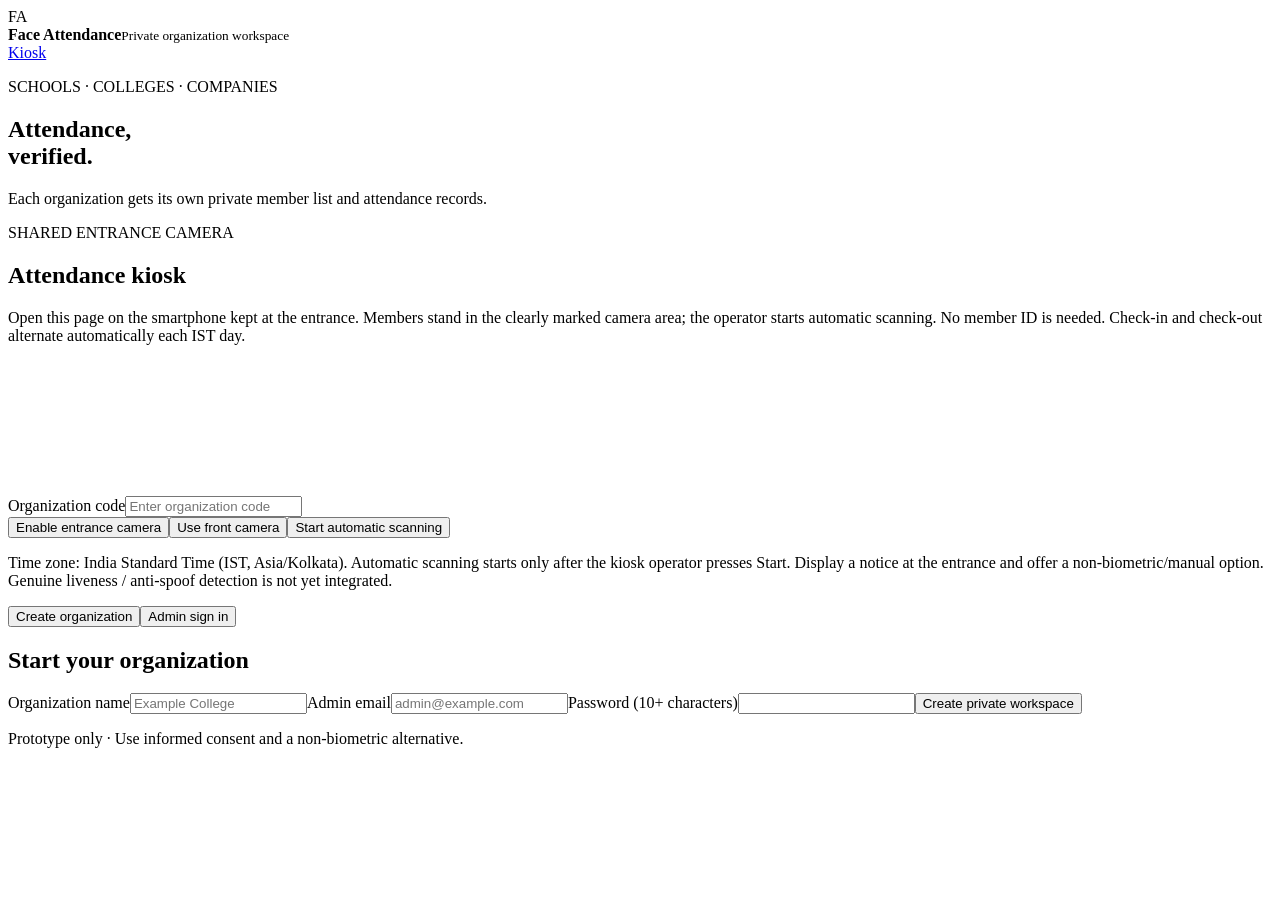
==== templates/index.html @ 822d35f9 "Create index.html" ====
<!doctype html><html lang="en"><head><meta charset="utf-8"><meta name="viewport" content="width=device-width,initial-scale=1"><title>Face Attendance</title><link rel="manifest" href="/static/manifest.webmanifest"><meta name="theme-color" content="#173d39"><meta name="apple-mobile-web-app-capable" content="yes"><link rel="stylesheet" href="/static/style.css"></head>
<body><header><div class="logo">FA</div><div><b>Face Attendance</b><small>Private organization workspace</small></div><span id="orgBadge"></span><a class="kiosklink" href="#kiosk">Kiosk</a></header>
<main><section class="hero"><p class="eyebrow">SCHOOLS · COLLEGES · COMPANIES</p><h1>Attendance,<br>verified.</h1><p>Each organization gets its own private member list and attendance records.</p></section>
<section id="kiosk" class="panel kiosk"><div><p class="eyebrow">SHARED ENTRANCE CAMERA</p><h2>Attendance kiosk</h2><p class="sub">Open this page on the smartphone kept at the entrance. Members stand in the clearly marked camera area; the operator starts automatic scanning. No member ID is needed. Check-in and check-out alternate automatically each IST day.</p></div><label>Organization code<input id="kioskOrg" placeholder="Enter organization code"></label><video id="kioskVideo" autoplay muted playsinline></video><div class="kiosk-actions"><button id="kioskCamera" class="soft">Enable entrance camera</button><button id="cameraFlip" class="soft">Use front camera</button><button id="kioskScan">Start automatic scanning</button></div><p id="kioskMsg" class="msg" aria-live="polite"></p><p class="notice">Time zone: India Standard Time (IST, Asia/Kolkata). Automatic scanning starts only after the kiosk operator presses Start. Display a notice at the entrance and offer a non-biometric/manual option. Genuine liveness / anti-spoof detection is not yet integrated.</p></section><section id="auth" class="panel auth"><div class="tabs"><button data-tab="signup" class="active">Create organization</button><button data-tab="login">Admin sign in</button></div>
<div id="signupPane"><h2>Start your organization</h2><label>Organization name<input id="orgName" placeholder="Example College"></label><label>Admin email<input id="newEmail" type="email" placeholder="admin@example.com"></label><label>Password (10+ characters)<input id="newPassword" type="password"></label><button id="signup">Create private workspace</button></div>
<div id="loginPane" hidden><h2>Welcome back</h2><label>Admin email<input id="loginEmail" type="email"></label><label>Password<input id="loginPassword" type="password"></label><button id="login">Sign in</button></div><p id="authMsg" class="msg"></p></section>
<section id="dashboard" hidden><p class="sub">Entrance kiosk: open this page on the shared kiosk device, enter your organization code in the kiosk panel, and keep the camera ready.</p><div class="welcome"><div><p class="eyebrow">ORGANIZATION DASHBOARD</p><h2 id="orgTitle"></h2><p>Share the organization code with members who need to check in.</p></div><button id="logout" class="outline">Sign out</button></div>
<div class="codebox"><small>ORGANIZATION CHECK-IN CODE</small><strong id="orgCode">—</strong><span>Keep this code within your organization.</span></div>
<div class="cols"><section class="panel"><h3>Enroll a member</h3><label>Full name<input id="memberName" placeholder="Member name"></label><label>Member ID / roll number<input id="memberCode" placeholder="e.g. STU102"></label><video id="enrollVideo" autoplay muted playsinline></video><button id="enrollCamera" class="soft">Enable camera</button><button id="enroll">Capture & enroll</button><p id="enrollMsg" class="msg"></p></section>
<section class="panel"><h3>Attendance check-in kiosk</h3><p class="sub">Members enter the organization code and their member ID, then verify using the camera.</p><label>Organization code<input id="checkOrg" placeholder="Organization code"></label><label>Member ID<input id="checkMember" placeholder="Member ID / roll number"></label><video id="checkVideo" autoplay muted playsinline></video><button id="checkCamera" class="soft">Enable camera</button><button id="checkin">Verify & mark present</button><p id="checkMsg" class="msg"></p></section></div>
<section class="panel report"><div class="reporthead"><div><h3>Recent attendance</h3><p id="memberCount" class="sub"></p></div><button id="refresh" class="soft">Refresh</button></div><div id="records"></div></section></section>
</main><footer>Prototype only · Use informed consent and a non-biometric alternative.</footer><script src="/static/app.js"></script><script>if("serviceWorker" in navigator) navigator.serviceWorker.register("/static/sw.js");</script></body></html>
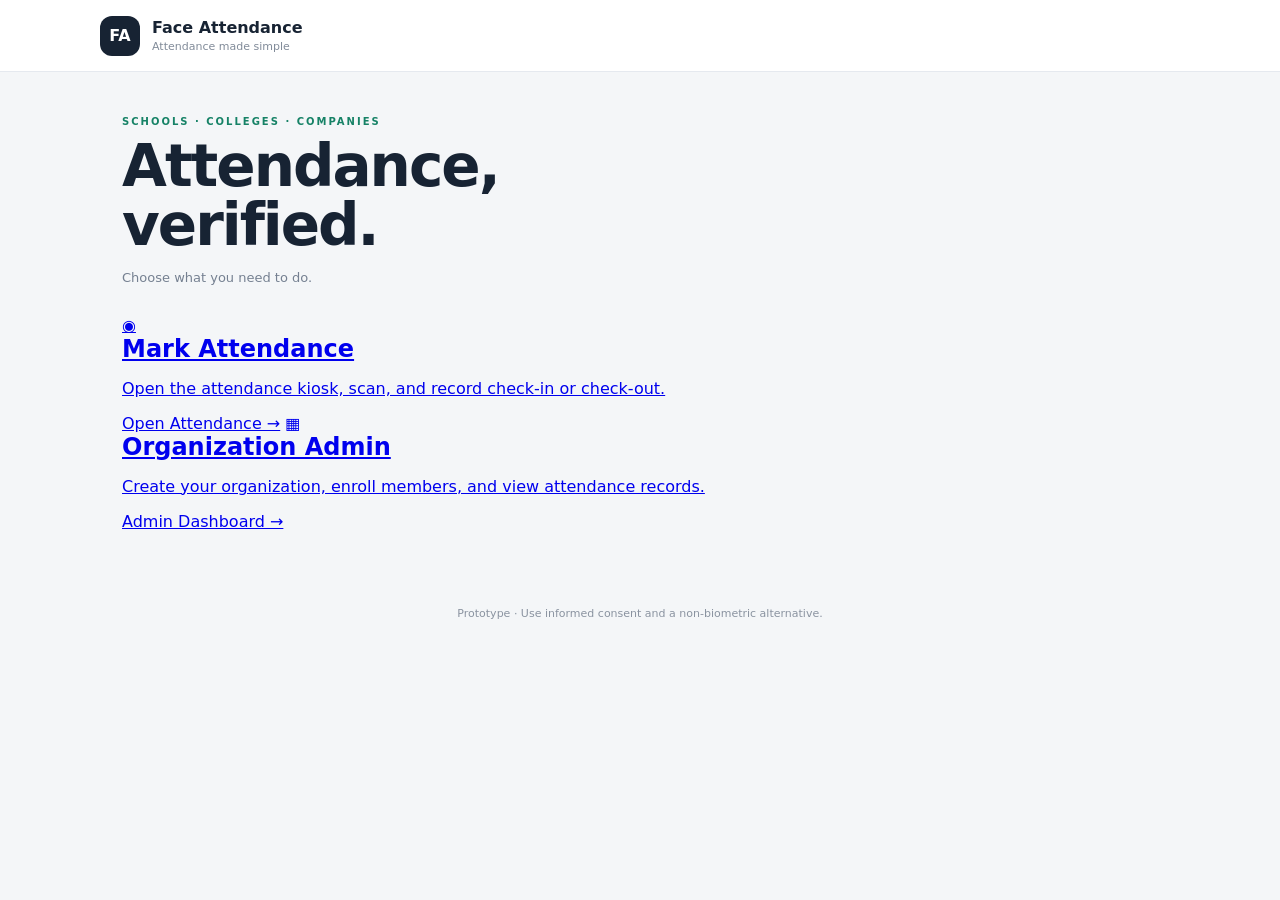
==== commit fb71cf53: "Add files via upload" ====
--- a/templates/index.html
+++ b/templates/index.html
@@ -1,12 +1,6 @@
-<!doctype html><html lang="en"><head><meta charset="utf-8"><meta name="viewport" content="width=device-width,initial-scale=1"><title>Face Attendance</title><link rel="manifest" href="/static/manifest.webmanifest"><meta name="theme-color" content="#173d39"><meta name="apple-mobile-web-app-capable" content="yes"><link rel="stylesheet" href="/static/style.css"></head>
-<body><header><div class="logo">FA</div><div><b>Face Attendance</b><small>Private organization workspace</small></div><span id="orgBadge"></span><a class="kiosklink" href="#kiosk">Kiosk</a></header>
-<main><section class="hero"><p class="eyebrow">SCHOOLS · COLLEGES · COMPANIES</p><h1>Attendance,<br>verified.</h1><p>Each organization gets its own private member list and attendance records.</p></section>
-<section id="kiosk" class="panel kiosk"><div><p class="eyebrow">SHARED ENTRANCE CAMERA</p><h2>Attendance kiosk</h2><p class="sub">Open this page on the smartphone kept at the entrance. Members stand in the clearly marked camera area; the operator starts automatic scanning. No member ID is needed. Check-in and check-out alternate automatically each IST day.</p></div><label>Organization code<input id="kioskOrg" placeholder="Enter organization code"></label><video id="kioskVideo" autoplay muted playsinline></video><div class="kiosk-actions"><button id="kioskCamera" class="soft">Enable entrance camera</button><button id="cameraFlip" class="soft">Use front camera</button><button id="kioskScan">Start automatic scanning</button></div><p id="kioskMsg" class="msg" aria-live="polite"></p><p class="notice">Time zone: India Standard Time (IST, Asia/Kolkata). Automatic scanning starts only after the kiosk operator presses Start. Display a notice at the entrance and offer a non-biometric/manual option. Genuine liveness / anti-spoof detection is not yet integrated.</p></section><section id="auth" class="panel auth"><div class="tabs"><button data-tab="signup" class="active">Create organization</button><button data-tab="login">Admin sign in</button></div>
-<div id="signupPane"><h2>Start your organization</h2><label>Organization name<input id="orgName" placeholder="Example College"></label><label>Admin email<input id="newEmail" type="email" placeholder="admin@example.com"></label><label>Password (10+ characters)<input id="newPassword" type="password"></label><button id="signup">Create private workspace</button></div>
-<div id="loginPane" hidden><h2>Welcome back</h2><label>Admin email<input id="loginEmail" type="email"></label><label>Password<input id="loginPassword" type="password"></label><button id="login">Sign in</button></div><p id="authMsg" class="msg"></p></section>
-<section id="dashboard" hidden><p class="sub">Entrance kiosk: open this page on the shared kiosk device, enter your organization code in the kiosk panel, and keep the camera ready.</p><div class="welcome"><div><p class="eyebrow">ORGANIZATION DASHBOARD</p><h2 id="orgTitle"></h2><p>Share the organization code with members who need to check in.</p></div><button id="logout" class="outline">Sign out</button></div>
-<div class="codebox"><small>ORGANIZATION CHECK-IN CODE</small><strong id="orgCode">—</strong><span>Keep this code within your organization.</span></div>
-<div class="cols"><section class="panel"><h3>Enroll a member</h3><label>Full name<input id="memberName" placeholder="Member name"></label><label>Member ID / roll number<input id="memberCode" placeholder="e.g. STU102"></label><video id="enrollVideo" autoplay muted playsinline></video><button id="enrollCamera" class="soft">Enable camera</button><button id="enroll">Capture & enroll</button><p id="enrollMsg" class="msg"></p></section>
-<section class="panel"><h3>Attendance check-in kiosk</h3><p class="sub">Members enter the organization code and their member ID, then verify using the camera.</p><label>Organization code<input id="checkOrg" placeholder="Organization code"></label><label>Member ID<input id="checkMember" placeholder="Member ID / roll number"></label><video id="checkVideo" autoplay muted playsinline></video><button id="checkCamera" class="soft">Enable camera</button><button id="checkin">Verify & mark present</button><p id="checkMsg" class="msg"></p></section></div>
-<section class="panel report"><div class="reporthead"><div><h3>Recent attendance</h3><p id="memberCount" class="sub"></p></div><button id="refresh" class="soft">Refresh</button></div><div id="records"></div></section></section>
-</main><footer>Prototype only · Use informed consent and a non-biometric alternative.</footer><script src="/static/app.js"></script><script>if("serviceWorker" in navigator) navigator.serviceWorker.register("/static/sw.js");</script></body></html>
+<!doctype html>
+<html lang="en"><head><meta charset="utf-8"><meta name="viewport" content="width=device-width,initial-scale=1"><title>Face Attendance</title><link rel="stylesheet" href="/static/style.css"><meta name="theme-color" content="#173d39"></head>
+<body><header><div class="logo">FA</div><div><b>Face Attendance</b><small>Attendance made simple</small></div></header>
+<main class="home-main"><section class="hero"><p class="eyebrow">SCHOOLS · COLLEGES · COMPANIES</p><h1>Attendance,<br>verified.</h1><p>Choose what you need to do.</p></section>
+<div class="home-options"><a class="home-card attendance-card" href="/attendance"><span class="home-icon">◉</span><h2>Mark Attendance</h2><p>Open the attendance kiosk, scan, and record check-in or check-out.</p><span class="card-cta">Open Attendance →</span></a>
+<a class="home-card admin-card" href="/dashboard"><span class="home-icon">▦</span><h2>Organization Admin</h2><p>Create your organization, enroll members, and view attendance records.</p><span class="card-cta">Admin Dashboard →</span></a></div></main><footer>Prototype · Use informed consent and a non-biometric alternative.</footer></body></html>
--- a/static/style.css
+++ b/static/style.css
@@ -0,0 +1,5 @@
+*{box-sizing:border-box}body{margin:0;background:#f4f6f8;color:#172333;font-family:Inter,system-ui,Arial,sans-serif}header{height:72px;background:#fff;border-bottom:1px solid #e5e9ef;display:flex;align-items:center;padding:0 max(22px,calc((100% - 1080px)/2));gap:12px}.logo{background:#172333;color:#fff;border-radius:12px;width:40px;height:40px;display:grid;place-items:center;font-weight:800}header small{display:block;color:#818b99;font-size:11px;margin-top:3px}#orgBadge{margin-left:auto;color:#14785f;font-size:13px;font-weight:700}main{max-width:1080px;margin:44px auto;padding:0 22px}.hero{margin-bottom:28px}.eyebrow{font-size:10px;letter-spacing:2px;color:#168266;font-weight:800}.hero h1{font-size:clamp(38px,6vw,58px);line-height:1.02;letter-spacing:-2px;margin:10px 0}.hero>p:last-child,.sub{color:#758091;line-height:1.5;font-size:13px}.panel{background:#fff;border:1px solid #e5e9ef;border-radius:17px;padding:23px;box-shadow:0 8px 28px #17233308}.auth{max-width:560px}.tabs{display:flex;gap:8px;border-bottom:1px solid #edf0f3;padding-bottom:12px;margin-bottom:20px}.tabs button{background:#f0f4f3;color:#566174}.tabs button.active{background:#172f36;color:#fff}h2,h3{margin:0 0 16px}label{display:block;font-size:12px;font-weight:700;color:#4b5869;margin:13px 0}input{display:block;width:100%;padding:12px;margin-top:6px;border:1px solid #dce2e8;border-radius:9px;font:inherit;outline:none}input:focus{border-color:#168266}button{border:0;border-radius:9px;padding:11px 15px;background:#147b60;color:#fff;font-weight:700;cursor:pointer;margin-top:8px}.outline{background:#fff;color:#344052;border:1px solid #dce2e8}.soft{background:#edf5f2;color:#126b52;margin-right:7px}.msg{font-size:12px;color:#147b60;min-height:17px}.welcome{display:flex;justify-content:space-between;align-items:center;margin:12px 0 18px}.welcome h2{margin:0}.welcome p:not(.eyebrow){font-size:13px;color:#778394}.codebox{background:#173d39;color:white;border-radius:14px;padding:17px 20px;display:flex;align-items:center;gap:18px;flex-wrap:wrap;margin-bottom:18px}.codebox small{font-size:10px;letter-spacing:1px;color:#b7d5cd}.codebox strong{font-size:22px;letter-spacing:2px}.codebox span{font-size:11px;color:#c3d8d2}.cols{display:grid;grid-template-columns:1fr 1fr;gap:18px}.cols h3,.report h3{font-size:16px}video{width:100%;aspect-ratio:16/9;object-fit:cover;background:#111827;border-radius:11px;margin-top:6px}.report{margin-top:18px}.reporthead{display:flex;justify-content:space-between;align-items:center}.reporthead h3{margin-bottom:4px}.record{display:flex;justify-content:space-between;gap:12px;padding:12px 0;border-top:1px solid #edf0f3;font-size:12px}.record span{color:#7c8795}footer{text-align:center;color:#8a93a0;font-size:11px;padding:32px}@media(max-width:760px){main{margin-top:28px}.cols{grid-template-columns:1fr}.welcome{align-items:flex-start}.codebox{gap:10px}}
+
+.kiosk{max-width:680px;margin:0 0 20px}.kiosk h2{margin:4px 0 8px}.kiosk video{max-height:340px}.kiosk-actions{display:flex;gap:8px;flex-wrap:wrap}.kiosklink{margin-left:12px;color:#147b60;text-decoration:none;font-size:13px;font-weight:700}.notice{font-size:11px;line-height:1.5;color:#795b24;background:#fff7e6;border-radius:9px;padding:10px}
+
+#kioskScan{min-width:210px}.kiosk video{background:#101820;object-position:center}.kiosk .notice{border-left:3px solid #d5a23b}
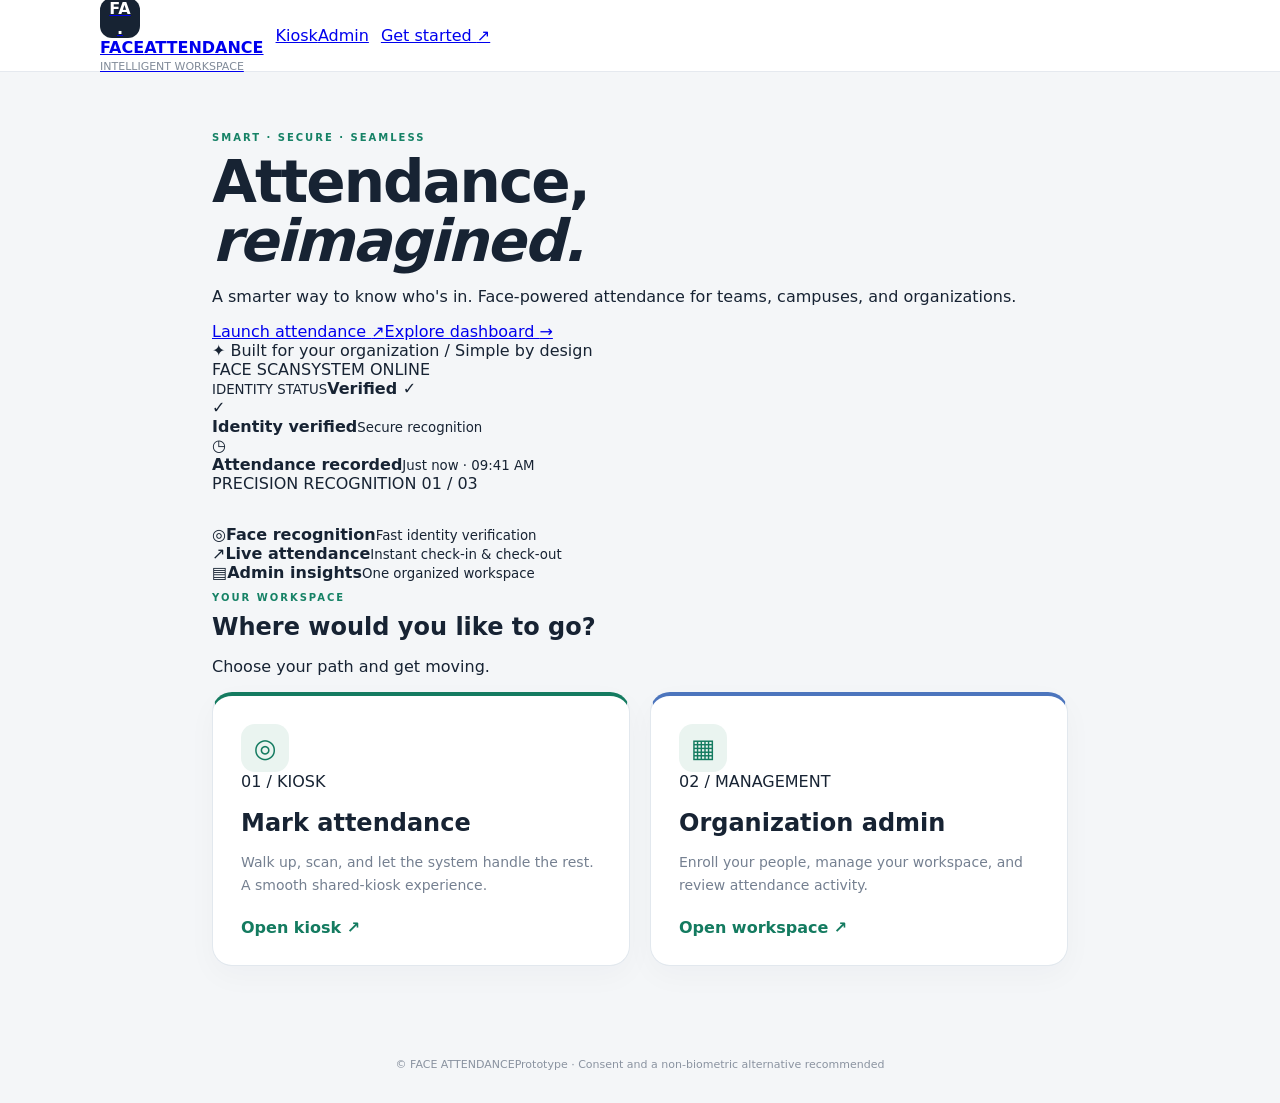
==== commit 064229e3: "Redesign templates/index.html with premium UI" ====
--- a/templates/index.html
+++ b/templates/index.html
@@ -1,6 +1,10 @@
 <!doctype html>
-<html lang="en"><head><meta charset="utf-8"><meta name="viewport" content="width=device-width,initial-scale=1"><title>Face Attendance</title><link rel="stylesheet" href="/static/style.css"><meta name="theme-color" content="#173d39"></head>
-<body><header><div class="logo">FA</div><div><b>Face Attendance</b><small>Attendance made simple</small></div></header>
-<main class="home-main"><section class="hero"><p class="eyebrow">SCHOOLS · COLLEGES · COMPANIES</p><h1>Attendance,<br>verified.</h1><p>Choose what you need to do.</p></section>
-<div class="home-options"><a class="home-card attendance-card" href="/attendance"><span class="home-icon">◉</span><h2>Mark Attendance</h2><p>Open the attendance kiosk, scan, and record check-in or check-out.</p><span class="card-cta">Open Attendance →</span></a>
-<a class="home-card admin-card" href="/dashboard"><span class="home-icon">▦</span><h2>Organization Admin</h2><p>Create your organization, enroll members, and view attendance records.</p><span class="card-cta">Admin Dashboard →</span></a></div></main><footer>Prototype · Use informed consent and a non-biometric alternative.</footer></body></html>+<html lang="en"><head><meta charset="utf-8"><meta name="viewport" content="width=device-width,initial-scale=1"><title>Face Attendance · Intelligent attendance</title><link rel="stylesheet" href="/static/style.css"><meta name="theme-color" content="#090b16"></head>
+<body class="premium home-page">
+<header><a class="brand" href="/"><span class="logo">FA<span class="logo-dot">.</span></span><span><b>FACE<span>ATTENDANCE</span></b><small>INTELLIGENT WORKSPACE</small></span></a><nav><a href="/attendance">Kiosk</a><a href="/dashboard">Admin</a></nav><a class="header-cta" href="/dashboard">Get started <span>↗</span></a></header>
+<main class="home-main">
+<section class="hero hero-split"><div class="hero-copy"><p class="eyebrow"><span class="pulse"></span> SMART · SECURE · SEAMLESS</p><h1>Attendance,<br><em>reimagined.</em></h1><p class="hero-lead">A smarter way to know who's in. Face-powered attendance for teams, campuses, and organizations.</p><div class="hero-actions"><a class="primary-link" href="/attendance">Launch attendance <span>↗</span></a><a class="secondary-link" href="/dashboard">Explore dashboard <span>→</span></a></div><div class="trustline"><span class="trust-icon">✦</span> Built for your organization <span class="trust-sep">/</span> Simple by design</div></div>
+<div class="hero-art"><div class="orb orb-a"></div><div class="orb orb-b"></div><div class="scan-card"><div class="scan-top"><span class="scan-label"><i></i> FACE SCAN</span><span class="scan-status">SYSTEM ONLINE</span></div><div class="face-grid"><div class="face-shape"><div class="face-eye eye1"></div><div class="face-eye eye2"></div><div class="face-line"></div><div class="scan-line"></div><span class="corner c1"></span><span class="corner c2"></span><span class="corner c3"></span><span class="corner c4"></span></div></div><div class="scan-bottom"><div><small>IDENTITY STATUS</small><b>Verified <span>✓</span></b></div><div class="scan-wave"><i></i><i></i><i></i><i></i><i></i><i></i><i></i><i></i><i></i><i></i><i></i><i></i></div></div></div><div class="floating-chip chip-one"><span class="chip-check">✓</span><div><b>Identity verified</b><small>Secure recognition</small></div></div><div class="floating-chip chip-two"><span class="chip-clock">◷</span><div><b>Attendance recorded</b><small>Just now · 09:41 AM</small></div></div><div class="art-caption">PRECISION RECOGNITION <span>01 / 03</span></div></div></section>
+<section class="feature-strip"><div><span class="feature-icon">◎</span><b>Face recognition</b><small>Fast identity verification</small></div><div><span class="feature-icon">↗</span><b>Live attendance</b><small>Instant check-in & check-out</small></div><div><span class="feature-icon">▤</span><b>Admin insights</b><small>One organized workspace</small></div></section>
+<section class="choice-section"><div class="section-heading"><p class="eyebrow">YOUR WORKSPACE</p><h2>Where would you like to go?</h2><p>Choose your path and get moving.</p></div><div class="home-options"><a class="home-card attendance-card" href="/attendance"><span class="home-icon">◎</span><div class="card-index">01 / KIOSK</div><h2>Mark attendance</h2><p>Walk up, scan, and let the system handle the rest. A smooth shared-kiosk experience.</p><span class="card-cta">Open kiosk <span>↗</span></span></a><a class="home-card admin-card" href="/dashboard"><span class="home-icon">▦</span><div class="card-index">02 / MANAGEMENT</div><h2>Organization admin</h2><p>Enroll your people, manage your workspace, and review attendance activity.</p><span class="card-cta">Open workspace <span>↗</span></span></a></div></section></main>
+<footer><span>© FACE ATTENDANCE</span><span>Prototype · Consent and a non-biometric alternative recommended</span></footer></body></html>
--- a/static/style.css
+++ b/static/style.css
@@ -3,3 +3,6 @@
 .kiosk{max-width:680px;margin:0 0 20px}.kiosk h2{margin:4px 0 8px}.kiosk video{max-height:340px}.kiosk-actions{display:flex;gap:8px;flex-wrap:wrap}.kiosklink{margin-left:12px;color:#147b60;text-decoration:none;font-size:13px;font-weight:700}.notice{font-size:11px;line-height:1.5;color:#795b24;background:#fff7e6;border-radius:9px;padding:10px}
 
 #kioskScan{min-width:210px}.kiosk video{background:#101820;object-position:center}.kiosk .notice{border-left:3px solid #d5a23b}
+
+.home-main{max-width:900px;margin:60px auto;padding:0 22px}.home-options{display:grid;grid-template-columns:1fr 1fr;gap:20px}.home-card{display:block;text-decoration:none;color:inherit;background:#fff;border:1px solid #e2e8ee;border-radius:20px;padding:28px;box-shadow:0 10px 30px #17233308;transition:transform .15s,box-shadow .15s}.home-card:hover{transform:translateY(-3px);box-shadow:0 15px 35px #17233312}.home-icon{display:inline-grid;place-items:center;width:48px;height:48px;background:#eaf4f0;color:#147b60;border-radius:14px;font-size:26px}.home-card h2{margin:18px 0 8px}.home-card p{color:#758091;line-height:1.6;font-size:14px}.card-cta{display:block;margin-top:22px;color:#147b60;font-weight:800}.attendance-card{border-top:4px solid #147b60}.admin-card{border-top:4px solid #4c75bd}.attendance-main{max-width:700px;margin:38px auto;padding:0 22px}.dashboard-main{max-width:1080px;margin:38px auto;padding:0 22px}.dashboard-main .auth{margin-bottom:20px}.dashboard-main .cols{grid-template-columns:minmax(300px,560px)}.dashboard-main .report{margin-top:20px}.attendance-main .kiosk{max-width:none}.home-main .hero{margin-bottom:32px}
+@media(max-width:760px){.home-options{grid-template-columns:1fr}.home-main{margin-top:32px}.dashboard-main,.attendance-main{margin-top:24px}.dashboard-main .cols{grid-template-columns:1fr}}
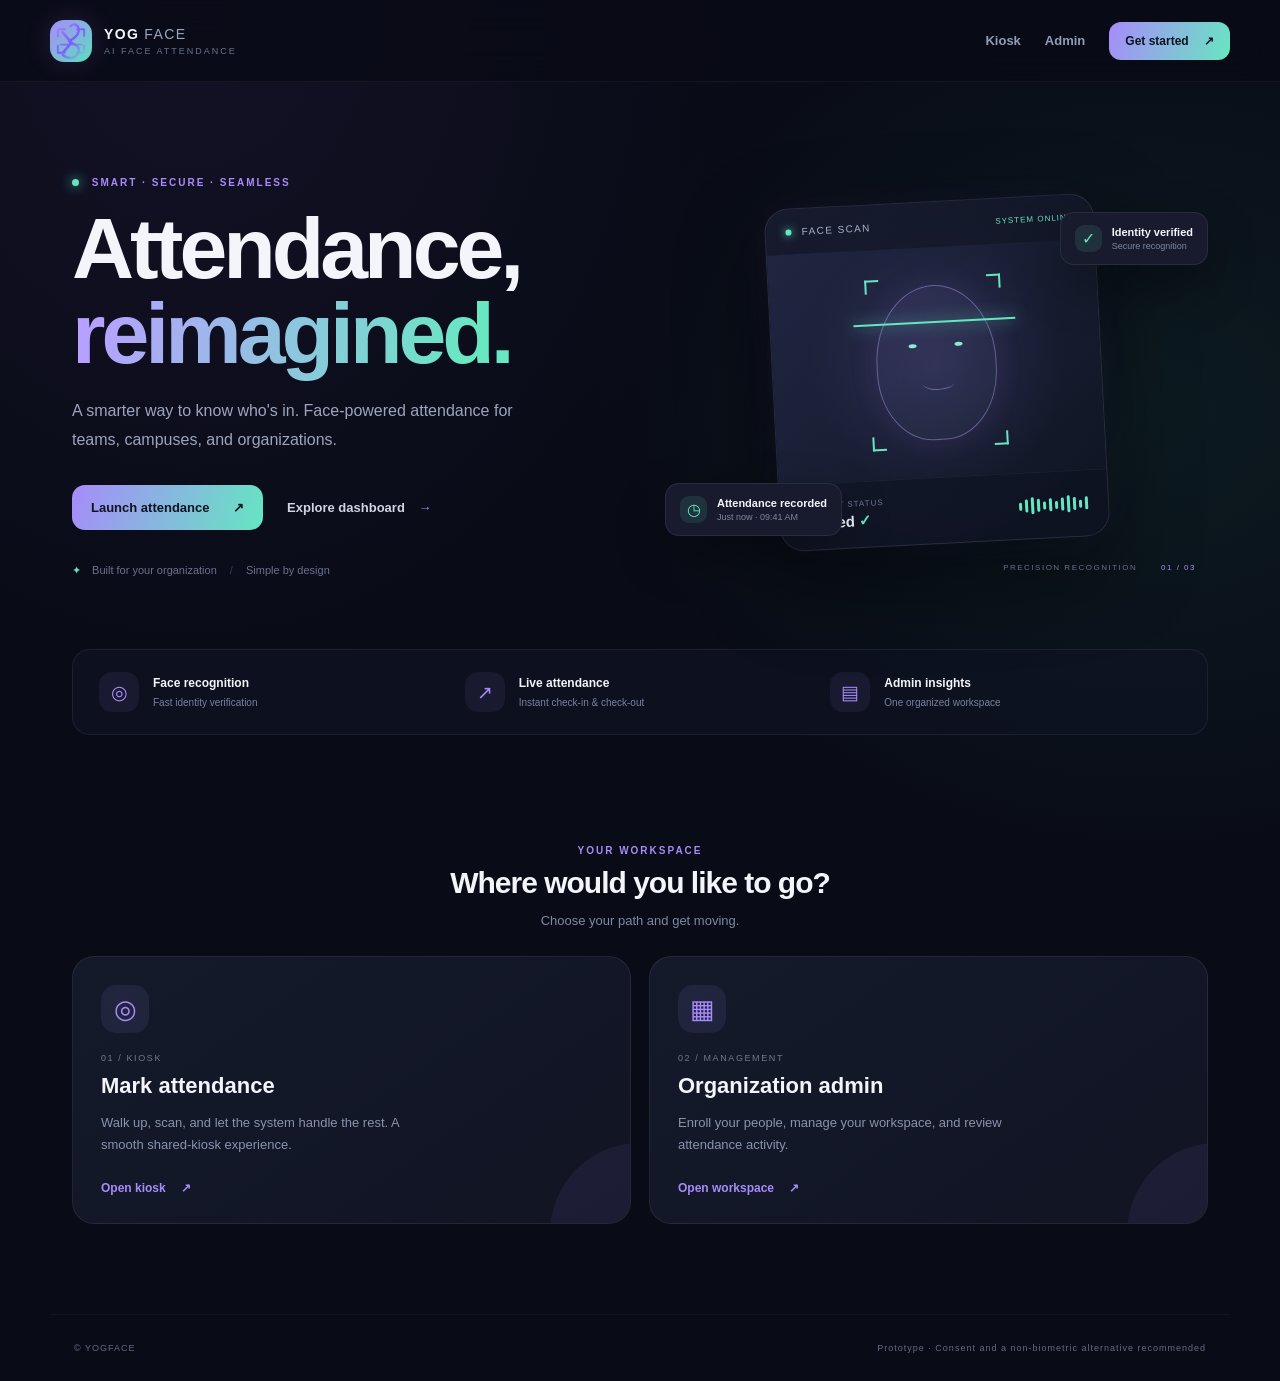
==== commit cd74ac89: "Apply YogFace branding across UI" ====
--- a/templates/index.html
+++ b/templates/index.html
@@ -1,10 +1,10 @@
 <!doctype html>
-<html lang="en"><head><meta charset="utf-8"><meta name="viewport" content="width=device-width,initial-scale=1"><title>Face Attendance · Intelligent attendance</title><link rel="stylesheet" href="/static/style.css"><meta name="theme-color" content="#090b16"></head>
+<html lang="en"><head><meta charset="utf-8"><meta name="viewport" content="width=device-width,initial-scale=1"><title>YogFace · Intelligent attendance</title><link rel="stylesheet" href="/static/style.css"><meta name="theme-color" content="#090b16"></head>
 <body class="premium home-page">
-<header><a class="brand" href="/"><span class="logo">FA<span class="logo-dot">.</span></span><span><b>FACE<span>ATTENDANCE</span></b><small>INTELLIGENT WORKSPACE</small></span></a><nav><a href="/attendance">Kiosk</a><a href="/dashboard">Admin</a></nav><a class="header-cta" href="/dashboard">Get started <span>↗</span></a></header>
+<header><a class="brand" href="/"><span class="logo"><img src="/static/yogface-mark.svg" alt="YogFace logo"></span><span><b>YOG<span>FACE</span></b><small>AI FACE ATTENDANCE</small></span></a><nav><a href="/attendance">Kiosk</a><a href="/dashboard">Admin</a></nav><a class="header-cta" href="/dashboard">Get started <span>↗</span></a></header>
 <main class="home-main">
 <section class="hero hero-split"><div class="hero-copy"><p class="eyebrow"><span class="pulse"></span> SMART · SECURE · SEAMLESS</p><h1>Attendance,<br><em>reimagined.</em></h1><p class="hero-lead">A smarter way to know who's in. Face-powered attendance for teams, campuses, and organizations.</p><div class="hero-actions"><a class="primary-link" href="/attendance">Launch attendance <span>↗</span></a><a class="secondary-link" href="/dashboard">Explore dashboard <span>→</span></a></div><div class="trustline"><span class="trust-icon">✦</span> Built for your organization <span class="trust-sep">/</span> Simple by design</div></div>
 <div class="hero-art"><div class="orb orb-a"></div><div class="orb orb-b"></div><div class="scan-card"><div class="scan-top"><span class="scan-label"><i></i> FACE SCAN</span><span class="scan-status">SYSTEM ONLINE</span></div><div class="face-grid"><div class="face-shape"><div class="face-eye eye1"></div><div class="face-eye eye2"></div><div class="face-line"></div><div class="scan-line"></div><span class="corner c1"></span><span class="corner c2"></span><span class="corner c3"></span><span class="corner c4"></span></div></div><div class="scan-bottom"><div><small>IDENTITY STATUS</small><b>Verified <span>✓</span></b></div><div class="scan-wave"><i></i><i></i><i></i><i></i><i></i><i></i><i></i><i></i><i></i><i></i><i></i><i></i></div></div></div><div class="floating-chip chip-one"><span class="chip-check">✓</span><div><b>Identity verified</b><small>Secure recognition</small></div></div><div class="floating-chip chip-two"><span class="chip-clock">◷</span><div><b>Attendance recorded</b><small>Just now · 09:41 AM</small></div></div><div class="art-caption">PRECISION RECOGNITION <span>01 / 03</span></div></div></section>
 <section class="feature-strip"><div><span class="feature-icon">◎</span><b>Face recognition</b><small>Fast identity verification</small></div><div><span class="feature-icon">↗</span><b>Live attendance</b><small>Instant check-in & check-out</small></div><div><span class="feature-icon">▤</span><b>Admin insights</b><small>One organized workspace</small></div></section>
 <section class="choice-section"><div class="section-heading"><p class="eyebrow">YOUR WORKSPACE</p><h2>Where would you like to go?</h2><p>Choose your path and get moving.</p></div><div class="home-options"><a class="home-card attendance-card" href="/attendance"><span class="home-icon">◎</span><div class="card-index">01 / KIOSK</div><h2>Mark attendance</h2><p>Walk up, scan, and let the system handle the rest. A smooth shared-kiosk experience.</p><span class="card-cta">Open kiosk <span>↗</span></span></a><a class="home-card admin-card" href="/dashboard"><span class="home-icon">▦</span><div class="card-index">02 / MANAGEMENT</div><h2>Organization admin</h2><p>Enroll your people, manage your workspace, and review attendance activity.</p><span class="card-cta">Open workspace <span>↗</span></span></a></div></section></main>
-<footer><span>© FACE ATTENDANCE</span><span>Prototype · Consent and a non-biometric alternative recommended</span></footer></body></html>+<footer><span>© YOGFACE</span><span>Prototype · Consent and a non-biometric alternative recommended</span></footer></body></html>
--- a/static/style.css
+++ b/static/style.css
@@ -6,3 +6,24 @@
 
 .home-main{max-width:900px;margin:60px auto;padding:0 22px}.home-options{display:grid;grid-template-columns:1fr 1fr;gap:20px}.home-card{display:block;text-decoration:none;color:inherit;background:#fff;border:1px solid #e2e8ee;border-radius:20px;padding:28px;box-shadow:0 10px 30px #17233308;transition:transform .15s,box-shadow .15s}.home-card:hover{transform:translateY(-3px);box-shadow:0 15px 35px #17233312}.home-icon{display:inline-grid;place-items:center;width:48px;height:48px;background:#eaf4f0;color:#147b60;border-radius:14px;font-size:26px}.home-card h2{margin:18px 0 8px}.home-card p{color:#758091;line-height:1.6;font-size:14px}.card-cta{display:block;margin-top:22px;color:#147b60;font-weight:800}.attendance-card{border-top:4px solid #147b60}.admin-card{border-top:4px solid #4c75bd}.attendance-main{max-width:700px;margin:38px auto;padding:0 22px}.dashboard-main{max-width:1080px;margin:38px auto;padding:0 22px}.dashboard-main .auth{margin-bottom:20px}.dashboard-main .cols{grid-template-columns:minmax(300px,560px)}.dashboard-main .report{margin-top:20px}.attendance-main .kiosk{max-width:none}.home-main .hero{margin-bottom:32px}
 @media(max-width:760px){.home-options{grid-template-columns:1fr}.home-main{margin-top:32px}.dashboard-main,.attendance-main{margin-top:24px}.dashboard-main .cols{grid-template-columns:1fr}}
+
+/* ═══ PREMIUM INTERFACE ═══ */
+@import url('https://fonts.googleapis.com/css2?family=DM+Sans:wght@400;500;600;700&family=Space+Grotesk:wght@400;500;600;700&display=swap');
+body.premium{--bg:#090b16;--surface:#111525;--surface2:#151a2b;--line:#252b40;--muted:#8e97b1;--text:#f4f5fb;--accent:#a78bfa;--accent2:#65e6c2;--blue:#79a8ff;background:var(--bg);color:var(--text);font-family:'DM Sans',sans-serif;min-height:100vh;background-image:radial-gradient(ellipse at 15% 0%,#29204855,transparent 36%),radial-gradient(ellipse at 90% 30%,#133b3650,transparent 35%)}
+.premium h1,.premium h2,.premium h3,.premium .brand b{font-family:'Space Grotesk',sans-serif}
+.premium header{height:82px;background:#090b16c9;border-bottom:1px solid #ffffff0c;padding:0 max(24px,calc((100% - 1180px)/2));gap:24px;backdrop-filter:blur(18px)}
+.brand{display:flex;align-items:center;gap:12px;text-decoration:none;color:var(--text);min-width:220px}.brand b{display:block;font-size:14px;letter-spacing:1.4px}.brand b span{color:#9ba4bc;font-weight:500;margin-left:5px}.brand small{display:block;color:#68728c;font-size:9px;letter-spacing:2px;margin-top:4px}
+.logo{width:42px;height:42px;border-radius:14px;background:linear-gradient(135deg,#a78bfa,#5ce0bd);color:#101321;box-shadow:0 0 26px #a78bfa2a;font-size:18px}.logo-dot{color:#64e6c0}
+.premium nav{display:flex;gap:24px;margin-left:auto}.premium nav a,.kiosklink{color:#939cb5;text-decoration:none;font-size:13px;font-weight:600}.premium nav a:hover{color:#fff}.header-cta{background:linear-gradient(110deg,#a78bfa,#68e6c1);color:#101321;text-decoration:none;font-weight:700;font-size:12px;padding:12px 16px;border-radius:12px;white-space:nowrap}.header-cta span{margin-left:12px}
+.premium main{max-width:1180px}.home-main{margin:45px auto 70px}.hero{margin-bottom:36px}.eyebrow{color:#a78bfa;letter-spacing:2px;font-size:10px}.pulse{display:inline-block;width:7px;height:7px;border-radius:50%;background:#65e6c2;box-shadow:0 0 12px #65e6c2;margin-right:8px}
+.hero h1{font-size:clamp(52px,7.4vw,86px);line-height:.98;letter-spacing:-4px;margin:18px 0 22px;font-weight:700}.hero h1 em{font-style:normal;background:linear-gradient(100deg,#b7a0ff 5%,#69e7c2 90%);-webkit-background-clip:text;background-clip:text;color:transparent}
+.hero-lead{max-width:490px;color:#9ca5bd;font-size:16px;line-height:1.8}.hero-split{display:grid;grid-template-columns:1fr 1fr;align-items:center;gap:50px;min-height:490px}.hero-actions{display:flex;align-items:center;gap:24px;flex-wrap:wrap;margin-top:30px}.primary-link{padding:15px 19px;border-radius:13px;background:linear-gradient(110deg,#a78bfa,#65e6c2);color:#101321;text-decoration:none;font-weight:700;font-size:13px}.primary-link span{margin-left:20px}.secondary-link{color:#d0d4e4;text-decoration:none;font-size:13px;font-weight:600}.secondary-link span{margin-left:10px;color:#a78bfa}.trustline{margin-top:34px;color:#69738c;font-size:11px}.trust-icon{color:#65e6c2;margin-right:8px}.trust-sep{margin:0 10px;color:#343c55}
+.hero-art{height:400px;position:relative;display:grid;place-items:center}.orb{position:absolute;border-radius:50%;filter:blur(1px)}.orb-a{width:360px;height:360px;background:radial-gradient(circle,#7b62c22c,transparent 70%)}.orb-b{width:260px;height:260px;border:1px solid #9c84f32b;box-shadow:0 0 80px #a78bfa14}
+.scan-card{position:relative;width:min(330px,80%);border:1px solid #ffffff17;border-radius:24px;background:linear-gradient(145deg,#191d31dd,#0e1221ee);box-shadow:0 30px 90px #0007,0 0 45px #9a83f312;overflow:hidden;transform:rotate(-3deg)}.scan-top,.scan-bottom{display:flex;align-items:center;justify-content:space-between;padding:17px 20px}.scan-label{font-size:10px;letter-spacing:1.4px;color:#aab3cc}.scan-label i,.live-status i{display:inline-block;width:6px;height:6px;border-radius:50%;background:#65e6c2;box-shadow:0 0 9px #65e6c2;margin-right:6px}.scan-status{font-size:8px;letter-spacing:1px;color:#65e6c2}.face-grid{height:230px;display:grid;place-items:center;background:radial-gradient(circle at center,#55478a50,transparent 65%),linear-gradient(135deg,#202641,#111625);position:relative}.face-shape{height:155px;width:120px;border:1px solid #b9a7ff6b;border-radius:50% 50% 45% 45%;position:relative;background:linear-gradient(140deg,#a78bfa17,#65e6c20b);box-shadow:0 0 30px #a78bfa1b}.face-eye{position:absolute;top:57px;width:8px;height:4px;border-radius:50%;background:#8cebd1}.eye1{left:32px}.eye2{right:32px}.face-line{position:absolute;top:90px;left:44px;width:32px;height:14px;border-bottom:1px solid #b9a7ff7c;border-radius:50%}.scan-line{height:2px;position:absolute;top:35px;left:-22px;right:-22px;background:#65e6c2;box-shadow:0 0 15px #65e6c2;animation:scan 3s ease-in-out infinite alternate}@keyframes scan{from{top:25px}to{top:125px}}.corner{position:absolute;width:14px;height:14px;border-color:#65e6c2;border-style:solid}.c1{top:-9px;left:-9px;border-width:2px 0 0 2px}.c2{top:-9px;right:-9px;border-width:2px 2px 0 0}.c3{bottom:-9px;left:-9px;border-width:0 0 2px 2px}.c4{bottom:-9px;right:-9px;border-width:0 2px 2px 0}.scan-bottom{border-top:1px solid #ffffff0d}.scan-bottom small{display:block;font-size:8px;letter-spacing:1px;color:#707b97}.scan-bottom b{display:block;font-size:15px;margin-top:4px}.scan-bottom b span{color:#65e6c2}.scan-wave{display:flex;gap:3px;align-items:center;height:24px}.scan-wave i{width:3px;border-radius:4px;background:#65e6c2;height:8px}.scan-wave i:nth-child(3n){height:17px}.scan-wave i:nth-child(2n){height:13px}.floating-chip{position:absolute;background:#171b2d;border:1px solid #ffffff13;border-radius:14px;padding:12px 14px;display:flex;align-items:center;gap:10px;box-shadow:0 20px 50px #0005}.floating-chip b{font-size:11px;display:block}.floating-chip small{font-size:9px;color:#7d87a2;display:block;margin-top:3px}.chip-check,.chip-clock{width:27px;height:27px;display:grid;place-items:center;border-radius:9px;background:#65e6c21c;color:#65e6c2}.chip-one{top:40px;right:0}.chip-two{bottom:36px;left:0}.art-caption{position:absolute;bottom:0;right:12px;color:#66708b;font-size:8px;letter-spacing:1.5px}.art-caption span{margin-left:20px;color:#a78bfa}
+.feature-strip{display:grid;grid-template-columns:repeat(3,1fr);border:1px solid #ffffff10;border-radius:18px;background:#1115259a;padding:22px 26px;margin:20px 0 80px;gap:15px}.feature-strip>div{display:grid;grid-template-columns:42px 1fr;align-items:center;column-gap:12px}.feature-icon{grid-row:span 2;width:40px;height:40px;border-radius:13px;display:grid;place-items:center;background:#a78bfa13;color:#a78bfa;font-size:19px}.feature-strip b{font-size:12px}.feature-strip small{font-size:10px;color:#78829d}.choice-section{padding:20px 0}.section-heading{text-align:center;margin-bottom:28px}.section-heading h2{font-size:30px;letter-spacing:-1px;margin:10px 0}.section-heading>p:last-child{font-size:13px;color:#7f89a3}
+.home-options{gap:18px}.home-card{background:linear-gradient(145deg,#151a2b,#101423);border:1px solid #ffffff12;border-radius:22px;padding:28px;box-shadow:none;position:relative;overflow:hidden}.home-card:after{content:"";position:absolute;width:180px;height:180px;border-radius:50%;right:-100px;bottom:-100px;background:#a78bfa14}.home-card:hover{transform:translateY(-4px);border-color:#a78bfa4a;box-shadow:0 22px 60px #0004}.home-icon{background:#a78bfa17;color:#a78bfa;width:48px;height:48px;border-radius:15px}.card-index{color:#6f7892;font-size:9px;letter-spacing:1.6px;margin-top:20px}.home-card h2{font-size:22px;margin:10px 0}.home-card p{color:#8993ad;font-size:13px;line-height:1.7;max-width:340px}.card-cta{color:#a78bfa;margin-top:25px;font-size:12px}.card-cta span{margin-left:12px}.attendance-card,.admin-card{border-top:1px solid #ffffff12}
+.dashboard-main,.attendance-main{margin:42px auto 60px}.dashboard-hero{display:flex;align-items:center;justify-content:space-between;min-height:220px;background:linear-gradient(110deg,#161a2d,#111525);border:1px solid #ffffff0b;border-radius:24px;padding:34px 40px;overflow:hidden;position:relative}.dashboard-hero h1{font-size:48px;margin:12px 0}.dashboard-hero .hero-lead{font-size:13px;max-width:420px}.dashboard-hero-decoration{width:210px;height:180px;position:relative;display:grid;place-items:center;color:#a78bfa;font-family:'Space Grotesk';font-size:45px;font-weight:700}.deco-ring{position:absolute;width:150px;height:150px;border:1px solid #a78bfa35;border-radius:50%;box-shadow:0 0 60px #a78bfa10}.ring2{width:185px;height:185px;border-color:#65e6c21a}.dashboard-hero-decoration>span{background:linear-gradient(130deg,#a78bfa,#65e6c2);-webkit-background-clip:text;background-clip:text;color:transparent}
+.panel{background:linear-gradient(145deg,#151a2b,#111525);border:1px solid #ffffff10;border-radius:20px;padding:26px;box-shadow:0 15px 50px #0002}.auth{max-width:520px;margin:24px auto}.tabs{border-bottom:1px solid #ffffff10}.tabs button{background:transparent;color:#7e88a2;border:1px solid transparent;padding:11px 15px}.tabs button.active{background:#a78bfa15;color:#c5b5ff;border-color:#a78bfa28}.form-title{margin:20px 0 22px}.form-kicker{font-size:9px;letter-spacing:1.6px;color:#a78bfa;font-weight:700}.form-title h2{margin:9px 0;font-size:24px}.form-title p,.panel-heading p{font-size:12px;color:#7e88a2;margin:0}.premium label{color:#a1aac2;font-size:11px}.premium input{background:#0b0e19;border:1px solid #2a3047;color:#f4f5fb;border-radius:11px;padding:14px}.premium input::placeholder{color:#59637c}.premium input:focus{border-color:#a78bfa;box-shadow:0 0 0 3px #a78bfa15}.field-hint{float:right;color:#69738c;font-size:9px}.full-button{background:linear-gradient(105deg,#a78bfa,#65e6c2);color:#101321;padding:14px 17px;border-radius:12px;font-size:12px;font-weight:700}.full-button span{float:right}.auth .full-button{width:100%;margin-top:12px}.msg{color:#65e6c2}.org-badge{font-size:11px;color:#65e6c2;font-weight:600}.welcome{background:#111525;border:1px solid #ffffff0d;border-radius:18px;padding:20px 24px}.welcome h2{font-size:22px}.welcome p:not(.eyebrow){color:#7e88a2}.outline{background:#151a2b;border-color:#313750;color:#b6bfd5}.codebox{background:linear-gradient(100deg,#24203d,#172a32);border:1px solid #ffffff12;border-radius:18px;padding:20px 24px;gap:15px}.codebox small{color:#8e97b1;letter-spacing:1.4px}.codebox strong{color:#e9e4ff;font-family:'Space Grotesk';font-size:26px}.codebox span{color:#7d89a4}.codebox-mark{width:40px;height:40px;display:grid;place-items:center;border-radius:13px;background:#a78bfa18;color:#a78bfa}.codebox>div:nth-child(2){display:grid;gap:5px}.code-decoration{margin-left:auto;color:#a78bfa38;font-size:11px;letter-spacing:2px;font-weight:700}
+.dashboard-main .cols{grid-template-columns:minmax(300px,600px)}.panel-heading{display:flex;align-items:center;gap:12px;margin-bottom:18px}.panel-heading h3{margin:0 0 4px;font-size:17px}.panel-icon{width:38px;height:38px;border-radius:12px;background:#a78bfa17;color:#a78bfa;display:grid;place-items:center;font-size:18px}.camera-frame{position:relative;overflow:hidden;border-radius:16px;background:#080a12;border:1px solid #ffffff12}.camera-frame video{display:block;width:100%;aspect-ratio:16/10;max-height:380px;object-fit:cover;border-radius:0;margin:0}.camera-overlay{position:absolute;inset:0;pointer-events:none}.camera-corner{position:absolute;width:20px;height:20px;border-color:#65e6c2;border-style:solid}.tl{top:15px;left:15px;border-width:2px 0 0 2px}.tr{top:15px;right:15px;border-width:2px 2px 0 0}.bl{bottom:15px;left:15px;border-width:0 0 2px 2px}.br{bottom:15px;right:15px;border-width:0 2px 2px 0}.camera-caption{position:absolute;bottom:0;left:0;right:0;background:linear-gradient(transparent,#080a12d9);color:#8b96b1;font-size:8px;letter-spacing:1.4px;padding:22px 15px 12px}.premium .soft{background:#a78bfa13;color:#bdb0ff;border:1px solid #a78bfa20}.enrollment-panel .full-button{width:100%}.reporthead{border-bottom:1px solid #ffffff0b;padding-bottom:15px}.record{border-top:1px solid #ffffff0a;color:#d6daea;padding:15px 2px}.record span{color:#8993ad}.report .sub{color:#7d88a2}.attendance-hero h1{font-size:68px}.kiosk{max-width:800px;margin:auto}.kiosk-head{display:flex;align-items:flex-start;justify-content:space-between;margin-bottom:20px}.kiosk-head h2{font-size:23px;margin:8px 0}.kiosk-head p{color:#7e88a2;font-size:12px;margin:0}.live-status{color:#65e6c2;background:#65e6c214;border:1px solid #65e6c224;border-radius:20px;padding:8px 11px;font-size:8px;letter-spacing:1px}.kiosk-frame video{aspect-ratio:16/9;max-height:430px}.scan-guide{position:absolute;inset:0;display:flex;align-items:center;justify-content:center;flex-direction:column;gap:14px}.scan-oval{width:170px;height:225px;border:1px dashed #65e6c277;border-radius:50%;box-shadow:0 0 0 999px #0709122b}.scan-guide span{font-size:8px;letter-spacing:1.5px;color:#65e6c2;text-shadow:0 2px 8px #000}.kiosk-actions{display:grid;grid-template-columns:1fr 1fr 1.4fr;gap:9px;margin-top:12px}.kiosk-actions button{margin:0}.notice{background:#201d2b;border:1px solid #a78bfa20;color:#a7a0bd;border-radius:12px;line-height:1.6}.notice b{color:#c7b7ff}.premium footer{display:flex;justify-content:space-between;max-width:1180px;margin:auto;padding:28px 24px;color:#626c86;font-size:9px;letter-spacing:1px;border-top:1px solid #ffffff08}.premium footer a{color:#8c96b1;text-decoration:none}
+@media(max-width:850px){.hero-split{grid-template-columns:1fr;gap:10px}.hero-art{height:350px;max-width:500px;margin:auto;width:100%}.feature-strip{margin-bottom:45px}.dashboard-hero{padding:25px}.dashboard-hero-decoration{width:130px;transform:scale(.75)}.premium nav{gap:14px}}
+@media(max-width:600px){.premium header{height:70px;padding:0 16px;gap:10px}.brand{min-width:0}.brand b{font-size:11px}.brand b span{display:none}.brand small{font-size:8px}.premium nav{display:none}.header-cta{font-size:10px;padding:10px 12px;margin-left:auto}.home-main,.dashboard-main,.attendance-main{padding:0 16px;margin-top:25px}.hero h1{font-size:55px;letter-spacing:-3px}.hero-lead{font-size:14px}.hero-art{height:310px}.scan-card{width:270px}.face-grid{height:190px}.chip-one{right:-4px;top:18px}.chip-two{left:-4px;bottom:16px}.floating-chip{padding:9px 10px}.floating-chip b{font-size:9px}.floating-chip small{font-size:8px}.feature-strip{grid-template-columns:1fr;padding:17px;gap:14px}.home-options{grid-template-columns:1fr}.home-card{padding:22px}.dashboard-hero{padding:24px 20px;min-height:auto}.dashboard-hero-decoration{display:none}.dashboard-hero h1{font-size:40px}.panel{padding:18px}.auth{margin:18px auto}.welcome{padding:17px;gap:12px}.welcome h2{font-size:18px}.codebox{padding:17px}.code-decoration{display:none}.kiosk-actions{grid-template-columns:1fr 1fr}.kiosk-actions #kioskScan{grid-column:span 2}.scan-oval{width:140px;height:190px}.premium footer{padding:20px 16px;gap:10px;flex-direction:column}.section-heading h2{font-size:25px}.attendance-hero h1{font-size:55px}}
